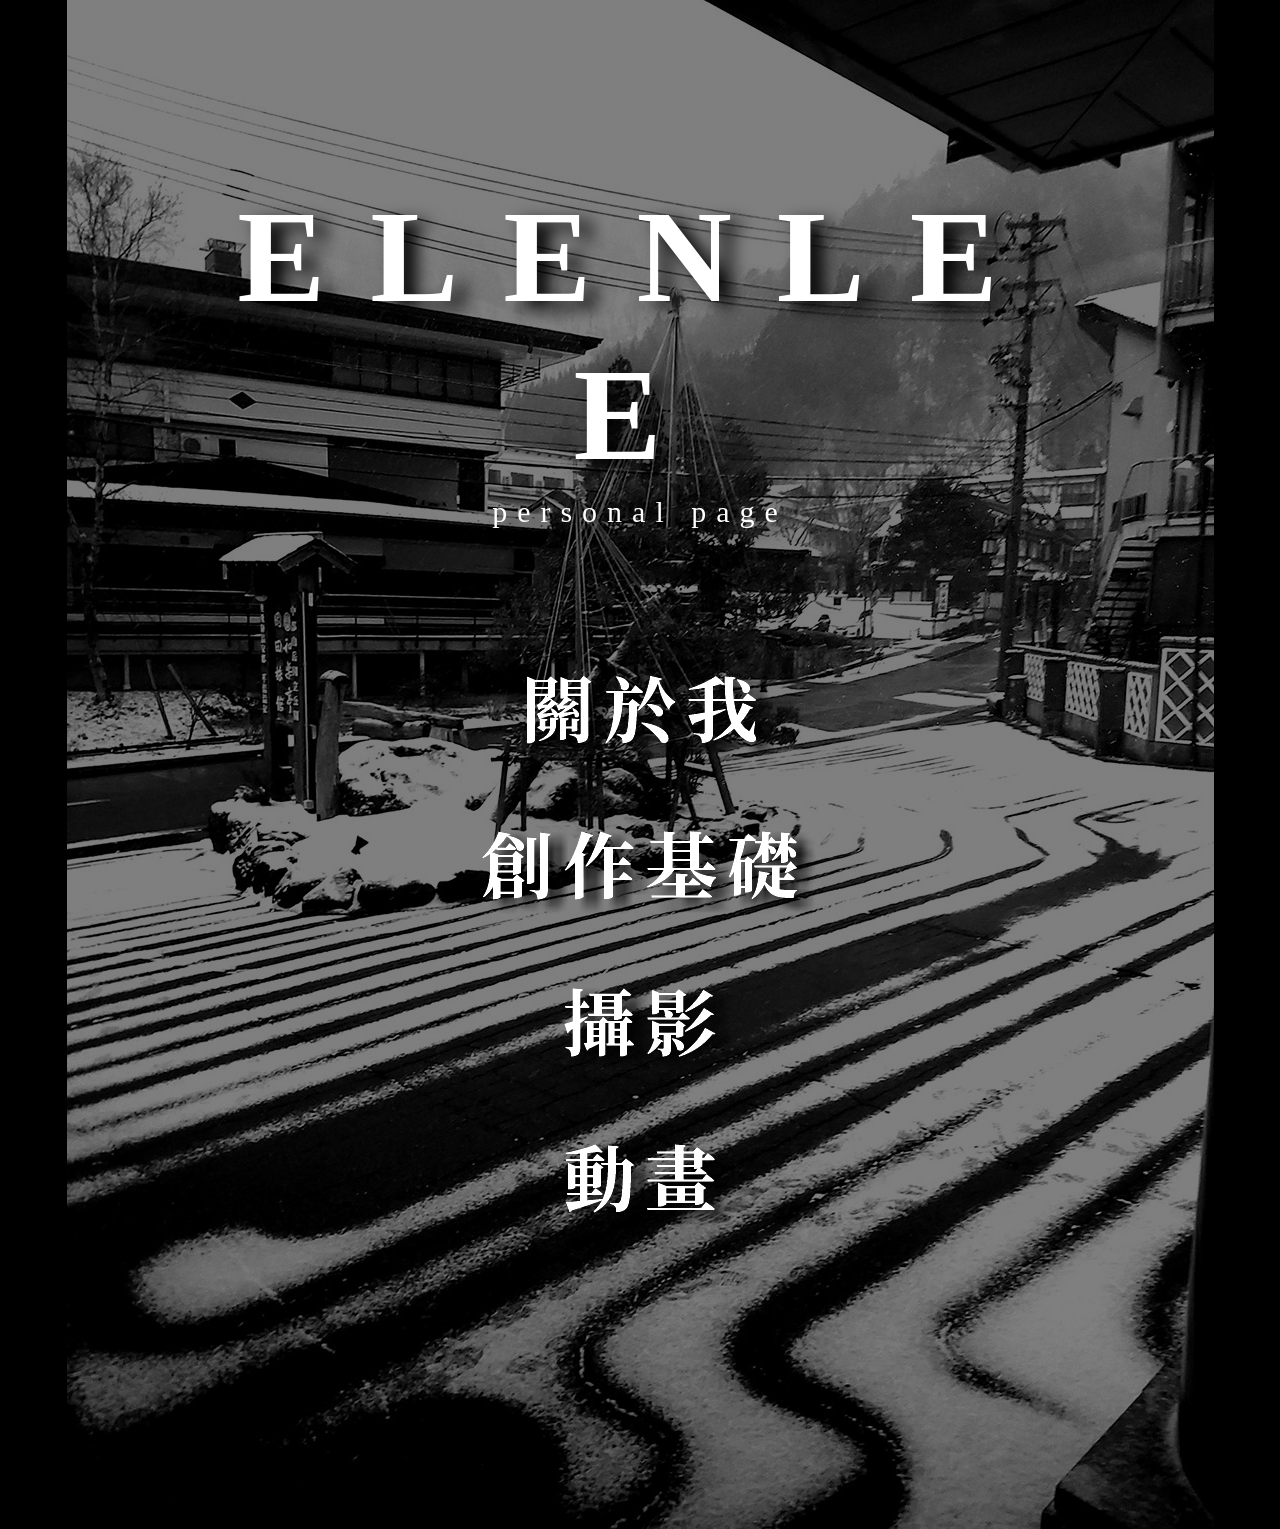
==== index.html @ 3c997789 "summary" ====
<!DOCTYPE html>
<html class="nojs html css_verticalspacer" lang="zh-TW">
 <head>

  <meta http-equiv="Content-type" content="text/html;charset=UTF-8"/>
  <meta name="generator" content="2018.0.0.379"/>
  <meta name="viewport" content="width=device-width, initial-scale=1.0"/>
  
  <script type="text/javascript">
   // Update the 'nojs'/'js' class on the html node
document.documentElement.className = document.documentElement.className.replace(/\bnojs\b/g, 'js');

// Check that all required assets are uploaded and up-to-date
if(typeof Muse == "undefined") window.Muse = {}; window.Muse.assets = {"required":["museutils.js", "museconfig.js", "jquery.watch.js", "require.js", "index.css"], "outOfDate":[]};
</script>
  
  <title>首頁</title>
  <!-- CSS -->
  <link rel="stylesheet" type="text/css" href="css/site_global.css?crc=277311116"/>
  <link rel="stylesheet" type="text/css" href="css/index.css?crc=4124293118" id="pagesheet"/>
   </head>
 <body>

  <div class="clearfix borderbox" id="page"><!-- column -->
   <div class="position_content" id="page_position_content">
    <div class="clearfix colelem" id="u197"><!-- group -->
     <div class="clip_frame grpelem" id="u141"><!-- image -->
      <img class="block" id="u141_img" src="images/20200205_074116.jpg?crc=4294471494" alt="" data-heightwidthratio="1.3330427201394943" data-image-width="1147" data-image-height="1529"/>
     </div>
     <div class="grpelem" id="u237"><!-- simple frame --></div>
     <div class="clearfix grpelem" id="u398-7" data-muse-temp-textContainer-sizePolicy="true" data-muse-temp-textContainer-pinning="true"><!-- content -->
      <p id="u398">&nbsp;</p>
      <p id="u398-3">ELENLEE</p>
      <p id="u398-5">personal page</p>
     </div>
     <a class="nonblock nontext grpelem" id="u402-4" href="%e9%97%9c%e6%96%bc%e6%88%91.html"><!-- rasterized frame --><img id="u402-4_img" alt="關於我" src="images/u402-4.png?crc=422642488" data-image-width="274"/></a>
     <a class="nonblock nontext grpelem" id="u405-4" href="%e5%89%b5%e4%bd%9c%e5%9f%ba%e7%a4%8e.html"><!-- rasterized frame --><img id="u405-4_img" alt="創作基礎" src="images/u405-4.png?crc=4053566345" data-image-width="426"/></a>
     <a class="nonblock nontext grpelem" id="u408-4" href="%e6%94%9d%e5%bd%b1.html"><!-- rasterized frame --><img id="u408-4_img" alt="攝影" src="images/u408-4.png?crc=73445267" data-image-width="426"/></a>
     <a class="nonblock nontext grpelem" id="u1421-4" href="%e5%8b%95%e7%95%ab.html"><!-- rasterized frame --><img id="u1421-4_img" alt="動畫" src="images/u1421-4.png?crc=306024053" data-image-width="426"/></a>
    </div>
    <div class="verticalspacer" data-offset-top="1529" data-content-above-spacer="1529" data-content-below-spacer="0" data-sizePolicy="fixed" data-pintopage="page_fixedLeft"></div>
   </div>
  </div>
  <!-- Other scripts -->
  <script type="text/javascript">
   // Decide weather to suppress missing file error or not based on preference setting
var suppressMissingFileError = false
</script>
  <script type="text/javascript">
   window.Muse.assets.check=function(d){if(!window.Muse.assets.checked){window.Muse.assets.checked=!0;var b={},c=function(a,b){if(window.getComputedStyle){var c=window.getComputedStyle(a,null);return c&&c.getPropertyValue(b)||c&&c[b]||""}if(document.documentElement.currentStyle)return(c=a.currentStyle)&&c[b]||a.style&&a.style[b]||"";return""},a=function(a){if(a.match(/^rgb/))return a=a.replace(/\s+/g,"").match(/([\d\,]+)/gi)[0].split(","),(parseInt(a[0])<<16)+(parseInt(a[1])<<8)+parseInt(a[2]);if(a.match(/^\#/))return parseInt(a.substr(1),
16);return 0},g=function(g){for(var f=document.getElementsByTagName("link"),h=0;h<f.length;h++)if("text/css"==f[h].type){var i=(f[h].href||"").match(/\/?css\/([\w\-]+\.css)\?crc=(\d+)/);if(!i||!i[1]||!i[2])break;b[i[1]]=i[2]}f=document.createElement("div");f.className="version";f.style.cssText="display:none; width:1px; height:1px;";document.getElementsByTagName("body")[0].appendChild(f);for(h=0;h<Muse.assets.required.length;){var i=Muse.assets.required[h],l=i.match(/([\w\-\.]+)\.(\w+)$/),k=l&&l[1]?
l[1]:null,l=l&&l[2]?l[2]:null;switch(l.toLowerCase()){case "css":k=k.replace(/\W/gi,"_").replace(/^([^a-z])/gi,"_$1");f.className+=" "+k;k=a(c(f,"color"));l=a(c(f,"backgroundColor"));k!=0||l!=0?(Muse.assets.required.splice(h,1),"undefined"!=typeof b[i]&&(k!=b[i]>>>24||l!=(b[i]&16777215))&&Muse.assets.outOfDate.push(i)):h++;f.className="version";break;case "js":h++;break;default:throw Error("Unsupported file type: "+l);}}d?d().jquery!="1.8.3"&&Muse.assets.outOfDate.push("jquery-1.8.3.min.js"):Muse.assets.required.push("jquery-1.8.3.min.js");
f.parentNode.removeChild(f);if(Muse.assets.outOfDate.length||Muse.assets.required.length)f="伺服器上的某些檔案可能遺失或不正確。請清除瀏覽器快取後再試一次。若問題持續發生，請聯絡網站作者。",g&&Muse.assets.outOfDate.length&&(f+="\nOut of date: "+Muse.assets.outOfDate.join(",")),g&&Muse.assets.required.length&&(f+="\nMissing: "+Muse.assets.required.join(",")),suppressMissingFileError?(f+="\nUse SuppressMissingFileError key in AppPrefs.xml to show missing file error pop up.",console.log(f)):alert(f)};location&&location.search&&location.search.match&&location.search.match(/muse_debug/gi)?
setTimeout(function(){g(!0)},5E3):g()}};
var muse_init=function(){require.config({baseUrl:""});require(["jquery","museutils","whatinput","jquery.watch"],function(d){var $ = d;$(document).ready(function(){try{
window.Muse.assets.check($);/* body */
Muse.Utils.transformMarkupToFixBrowserProblemsPreInit();/* body */
Muse.Utils.prepHyperlinks(true);/* body */
Muse.Utils.makeButtonsVisibleAfterSettingMinWidth();/* body */
Muse.Utils.fullPage('#page');/* 100% height page */
Muse.Utils.showWidgetsWhenReady();/* body */
Muse.Utils.transformMarkupToFixBrowserProblems();/* body */
}catch(b){if(b&&"function"==typeof b.notify?b.notify():Muse.Assert.fail("Error calling selector function: "+b),false)throw b;}})})};

</script>
  <!-- RequireJS script -->
  <script src="scripts/require.js?crc=4157109226" type="text/javascript" async data-main="scripts/museconfig.js?crc=380897831" onload="if (requirejs) requirejs.onError = function(requireType, requireModule) { if (requireType && requireType.toString && requireType.toString().indexOf && 0 <= requireType.toString().indexOf('#scripterror')) window.Muse.assets.check(); }" onerror="window.Muse.assets.check();"></script>
   </body>
</html>
---- css/site_global.css ----
html{min-height:100%;min-width:100%;-ms-text-size-adjust:none;}body,div,dl,dt,dd,ul,ol,li,nav,h1,h2,h3,h4,h5,h6,pre,code,form,fieldset,legend,input,button,textarea,p,blockquote,th,td,a{margin:0px;padding:0px;border-width:0px;border-style:solid;border-color:transparent;-webkit-transform-origin:left top;-ms-transform-origin:left top;-o-transform-origin:left top;transform-origin:left top;background-repeat:no-repeat;}button.submit-btn{-moz-box-sizing:content-box;-webkit-box-sizing:content-box;box-sizing:content-box;}.transition{-webkit-transition-property:background-image,background-position,background-color,border-color,border-radius,color,font-size,font-style,font-weight,letter-spacing,line-height,text-align,box-shadow,text-shadow,opacity;transition-property:background-image,background-position,background-color,border-color,border-radius,color,font-size,font-style,font-weight,letter-spacing,line-height,text-align,box-shadow,text-shadow,opacity;}.transition *{-webkit-transition:inherit;transition:inherit;}table{border-collapse:collapse;border-spacing:0px;}fieldset,img{border:0px;border-style:solid;-webkit-transform-origin:left top;-ms-transform-origin:left top;-o-transform-origin:left top;transform-origin:left top;}address,caption,cite,code,dfn,em,strong,th,var,optgroup{font-style:inherit;font-weight:inherit;}del,ins{text-decoration:none;}li{list-style:none;}caption,th{text-align:left;}h1,h2,h3,h4,h5,h6{font-size:100%;font-weight:inherit;}input,button,textarea,select,optgroup,option{font-family:inherit;font-size:inherit;font-style:inherit;font-weight:inherit;}.form-grp input,.form-grp textarea{-webkit-appearance:none;-webkit-border-radius:0;}body{font-family:Arial, Helvetica Neue, Helvetica, sans-serif;text-align:left;font-size:14px;line-height:17px;word-wrap:break-word;text-rendering:optimizeLegibility;-moz-font-feature-settings:'liga';-ms-font-feature-settings:'liga';-webkit-font-feature-settings:'liga';font-feature-settings:'liga';}a{color:inherit;text-decoration:inherit;}a:link{color:#FFFFFF;text-decoration:inherit;}a:visited{color:#800080;text-decoration:inherit;}a:hover{color:#0000FF;text-decoration:inherit;}a:active{color:#EE0000;text-decoration:inherit;}a.nontext{color:black;text-decoration:none;font-style:normal;font-weight:normal;}.normal_text{color:#000000;direction:ltr;font-family:Arial, Helvetica Neue, Helvetica, sans-serif;font-size:14px;font-style:normal;font-weight:normal;letter-spacing:0px;line-height:17px;text-align:left;text-decoration:none;text-indent:0px;text-transform:none;vertical-align:0px;padding:0px;}.list0 li:before{position:absolute;right:100%;letter-spacing:0px;text-decoration:none;font-weight:normal;font-style:normal;}.rtl-list li:before{right:auto;left:100%;}.nls-None > li:before,.nls-None .list3 > li:before,.nls-None .list6 > li:before{margin-right:6px;content:'•';}.nls-None .list1 > li:before,.nls-None .list4 > li:before,.nls-None .list7 > li:before{margin-right:6px;content:'○';}.nls-None,.nls-None .list1,.nls-None .list2,.nls-None .list3,.nls-None .list4,.nls-None .list5,.nls-None .list6,.nls-None .list7,.nls-None .list8{padding-left:34px;}.nls-None.rtl-list,.nls-None .list1.rtl-list,.nls-None .list2.rtl-list,.nls-None .list3.rtl-list,.nls-None .list4.rtl-list,.nls-None .list5.rtl-list,.nls-None .list6.rtl-list,.nls-None .list7.rtl-list,.nls-None .list8.rtl-list{padding-left:0px;padding-right:34px;}.nls-None .list2 > li:before,.nls-None .list5 > li:before,.nls-None .list8 > li:before{margin-right:6px;content:'-';}.nls-None.rtl-list > li:before,.nls-None .list1.rtl-list > li:before,.nls-None .list2.rtl-list > li:before,.nls-None .list3.rtl-list > li:before,.nls-None .list4.rtl-list > li:before,.nls-None .list5.rtl-list > li:before,.nls-None .list6.rtl-list > li:before,.nls-None .list7.rtl-list > li:before,.nls-None .list8.rtl-list > li:before{margin-right:0px;margin-left:6px;}.TabbedPanelsTab{white-space:nowrap;}.MenuBar .MenuBarView,.MenuBar .SubMenuView{display:block;list-style:none;}.MenuBar .SubMenu{display:none;position:absolute;}.NoWrap{white-space:nowrap;word-wrap:normal;}.rootelem{margin-left:auto;margin-right:auto;}.colelem{display:inline;float:left;clear:both;}.clearfix:after{content:"\0020";visibility:hidden;display:block;height:0px;clear:both;}*:first-child+html .clearfix{zoom:1;}.clip_frame{overflow:hidden;}.popup_anchor{position:relative;width:0px;height:0px;}.allow_click_through *{pointer-events:auto;}.popup_element{z-index:100000;}.svg{display:block;vertical-align:top;}span.wrap{content:'';clear:left;display:block;}span.actAsInlineDiv{display:inline-block;}.position_content,.excludeFromNormalFlow{float:left;}.preload_images{position:absolute;overflow:hidden;left:-9999px;top:-9999px;height:1px;width:1px;}.preload{height:1px;width:1px;}.animateStates{-webkit-transition:0.3s ease-in-out;-moz-transition:0.3s ease-in-out;-o-transition:0.3s ease-in-out;transition:0.3s ease-in-out;}[data-whatinput="mouse"] *:focus,[data-whatinput="touch"] *:focus,input:focus,textarea:focus{outline:none;}textarea{resize:none;overflow:auto;}.allow_click_through,.fld-prompt{pointer-events:none;}.wrapped-input{position:absolute;top:0px;left:0px;background:transparent;border:none;}.submit-btn{z-index:50000;cursor:pointer;}.anchor_item{width:22px;height:18px;}.MenuBar .SubMenuVisible,.MenuBarVertical .SubMenuVisible,.MenuBar .SubMenu .SubMenuVisible,.popup_element.Active,span.actAsPara,.actAsDiv,a.nonblock.nontext,img.block{display:block;}.widget_invisible,.js .invi,.js .mse_pre_init{visibility:hidden;}.ose_ei{visibility:hidden;z-index:0;}.no_vert_scroll{overflow-y:hidden;}.always_vert_scroll{overflow-y:scroll;}.always_horz_scroll{overflow-x:scroll;}.fullscreen{overflow:hidden;left:0px;top:0px;position:fixed;height:100%;width:100%;-moz-box-sizing:border-box;-webkit-box-sizing:border-box;-ms-box-sizing:border-box;box-sizing:border-box;}.fullwidth{position:absolute;}.borderbox{-moz-box-sizing:border-box;-webkit-box-sizing:border-box;-ms-box-sizing:border-box;box-sizing:border-box;}.scroll_wrapper{position:absolute;overflow:auto;left:0px;right:0px;top:0px;bottom:0px;padding-top:0px;padding-bottom:0px;margin-top:0px;margin-bottom:0px;}.browser_width > *{position:absolute;left:0px;right:0px;}.grpelem,.accordion_wrapper{display:inline;float:left;}.fld-checkbox input[type=checkbox],.fld-radiobutton input[type=radio]{position:absolute;overflow:hidden;clip:rect(0px, 0px, 0px, 0px);height:1px;width:1px;margin:-1px;padding:0px;border:0px;}.fld-checkbox input[type=checkbox] + label,.fld-radiobutton input[type=radio] + label{display:inline-block;background-repeat:no-repeat;cursor:pointer;float:left;width:100%;height:100%;}.pointer_cursor,.fld-recaptcha-mode,.fld-recaptcha-refresh,.fld-recaptcha-help{cursor:pointer;}p,h1,h2,h3,h4,h5,h6,ol,ul,span.actAsPara{max-height:1000000px;}.superscript{vertical-align:super;font-size:66%;line-height:0px;}.subscript{vertical-align:sub;font-size:66%;line-height:0px;}.horizontalSlideShow{-ms-touch-action:pan-y;touch-action:pan-y;}.verticalSlideShow{-ms-touch-action:pan-x;touch-action:pan-x;}.colelem100,.verticalspacer{clear:both;}.list0 li,.MenuBar .MenuItemContainer,.SlideShowContentPanel .fullscreen img,.css_verticalspacer .verticalspacer{position:relative;}.popup_element.Inactive,.js .disn,.js .an_invi,.hidden,.breakpoint{display:none;}#muse_css_mq{position:absolute;display:none;background-color:#FFFFFE;}.fluid_height_spacer{width:0.01px;}.muse_check_css{display:none;position:fixed;}@media screen and (-webkit-min-device-pixel-ratio:0){body{text-rendering:auto;}}
---- css/index.css ----
.version.index{color:#0000F5;background-color:#D3B7FE;}#page{z-index:1;min-height:500px;background-image:none;border-width:0px;border-color:#000000;background-color:#000000;width:100%;max-width:960px;margin-left:auto;margin-right:auto;}#u197{z-index:2;background-color:#000000;position:relative;width:198.44%;left:-50.11%;}#u141{z-index:3;background-color:#000000;position:relative;margin-right:-10000px;width:60.21%;left:20.37%;}#page_position_content,#u141_img{width:100%;}#u237{z-index:5;height:1529px;background-color:#000000;opacity:0.5;-ms-filter:"progid:DXImageTransform.Microsoft.Alpha(Opacity=50)";filter:alpha(opacity=50);position:relative;margin-right:-10000px;width:60.21%;left:20.37%;}#u398-7{z-index:6;min-height:421px;text-shadow:12px 7px 17px #000000;box-shadow:none;background-color:transparent;font-family:Palatino, Palatino Linotype, Georgia, Times, Times New Roman, serif;position:relative;margin-right:-10000px;margin-top:20px;width:48.3%;left:26.3%;}#u398{font-size:132px;line-height:158px;letter-spacing:53px;}#u398-3{font-size:132px;text-align:center;line-height:158px;letter-spacing:45px;color:#FFFFFF;font-weight:bold;}#u398-5{font-size:30px;text-align:center;line-height:36px;letter-spacing:10px;color:#FFFFFF;font-weight:normal;}#u402-4{z-index:13;position:relative;margin-right:-10000px;margin-top:663px;width:14.39%;left:43.57%;}#u405-4{z-index:17;position:relative;margin-right:-10000px;margin-top:819px;width:22.37%;left:39.59%;}#u408-4{z-index:21;position:relative;margin-right:-10000px;margin-top:976px;width:22.37%;left:39.59%;}#u1421-4{z-index:25;position:relative;margin-right:-10000px;margin-top:1132px;width:22.37%;left:39.59%;}#u402-4_img,#u405-4_img,#u408-4_img,#u1421-4_img{display:block;vertical-align:top;width:100%;}.css_verticalspacer .verticalspacer{height:calc(100vh - 1529px);}#muse_css_mq,.html{background-color:#FFFFFF;}body{position:relative;min-width:320px;}
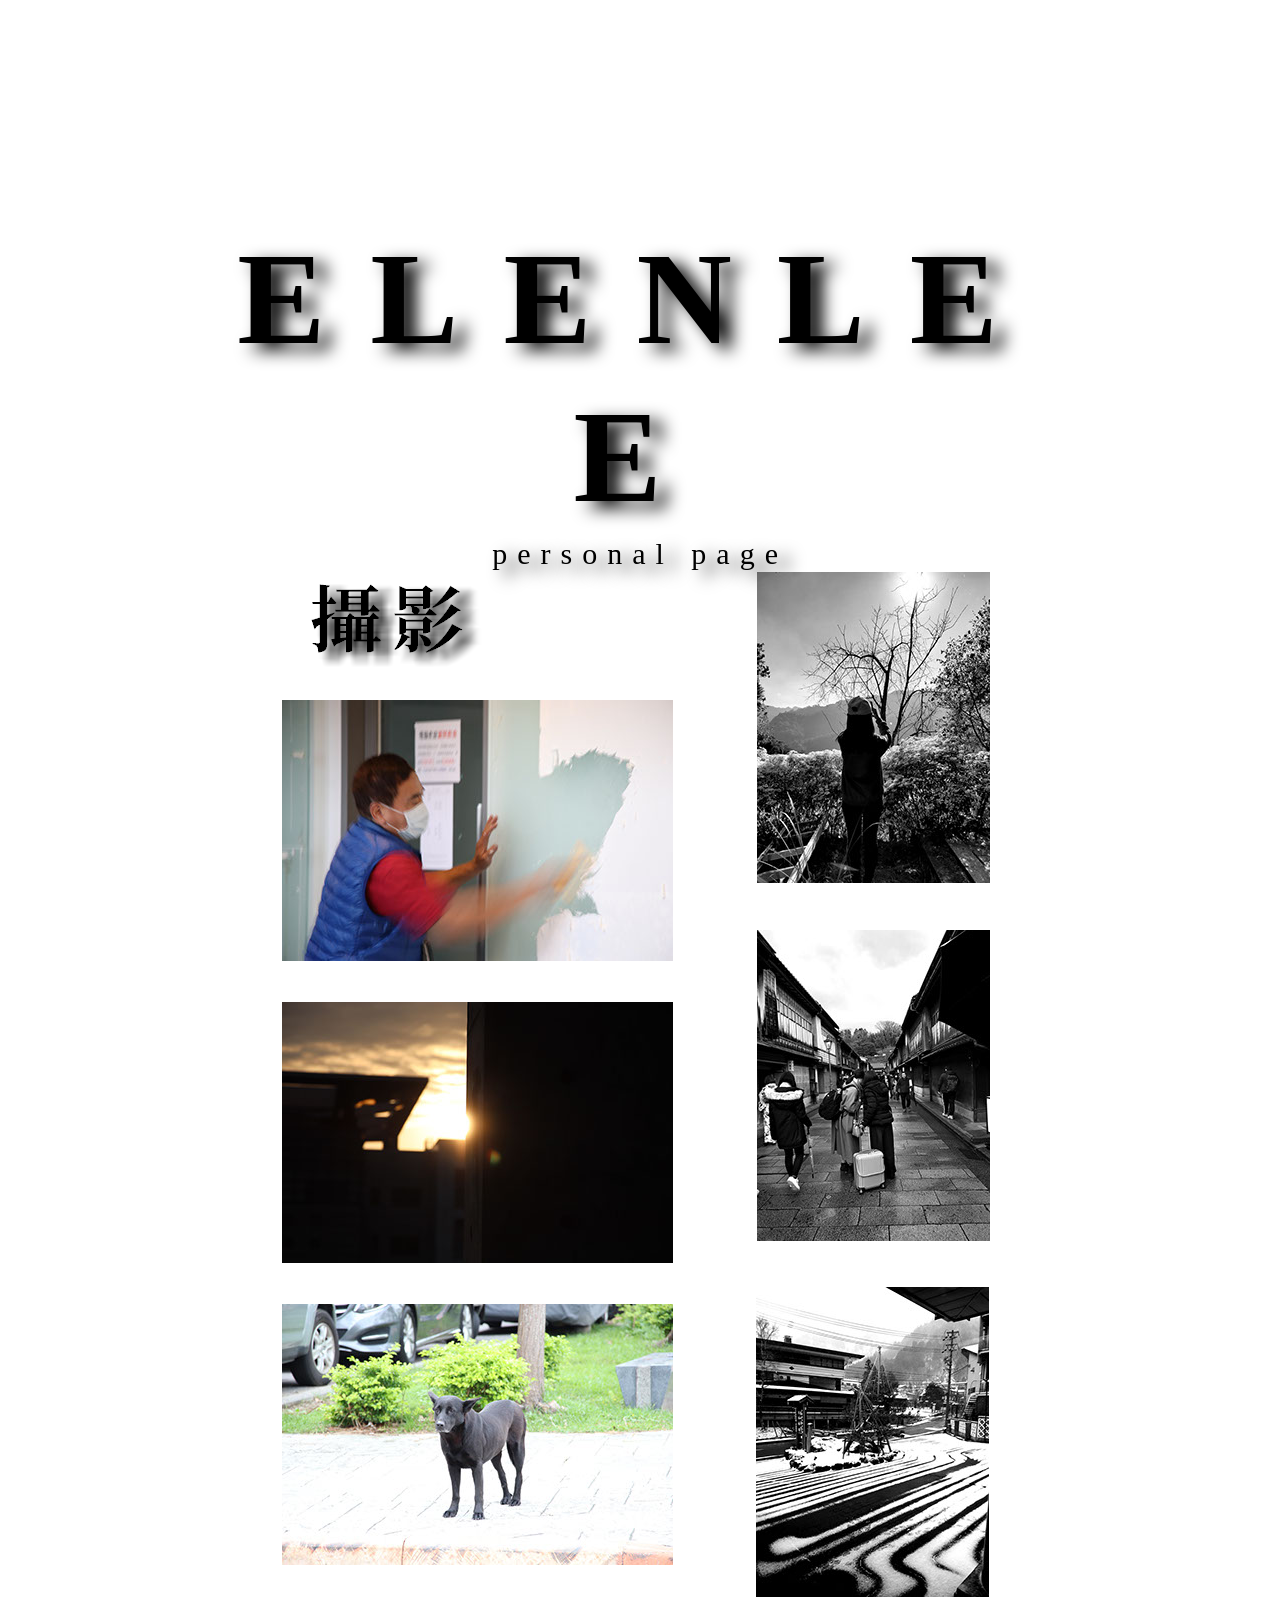
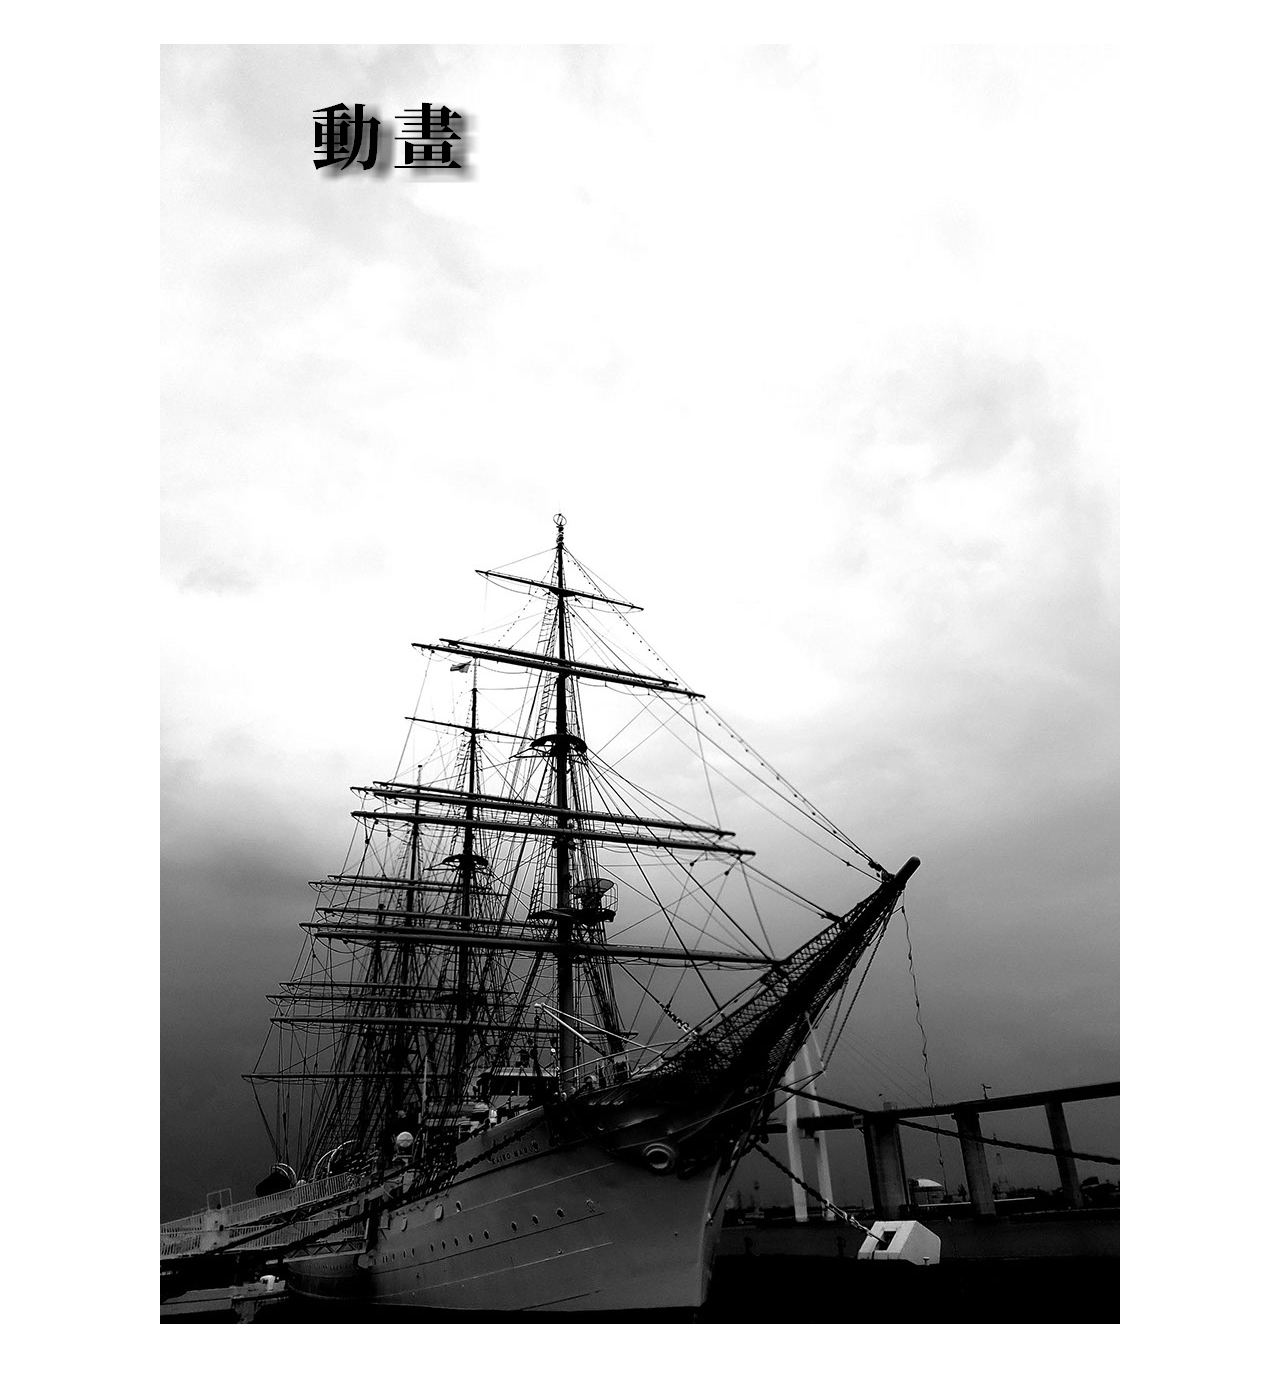
==== commit c04920c8: "summary" ====
--- a/index.html
+++ b/index.html
@@ -16,30 +16,59 @@
   
   <title>首頁</title>
   <!-- CSS -->
-  <link rel="stylesheet" type="text/css" href="css/site_global.css?crc=277311116"/>
-  <link rel="stylesheet" type="text/css" href="css/index.css?crc=4124293118" id="pagesheet"/>
-   </head>
+  <link rel="stylesheet" type="text/css" href="css/site_global.css?crc=444006867"/>
+  <link rel="stylesheet" type="text/css" href="css/index.css?crc=192309347" id="pagesheet"/>
+    <!--HTML Widget code-->
+  <style type="text/css">#u175.size_fluid_width_height iframe { position:absolute; left:0; top:0; }</style>
+ </head>
  <body>
 
   <div class="clearfix borderbox" id="page"><!-- column -->
-   <div class="position_content" id="page_position_content">
-    <div class="clearfix colelem" id="u197"><!-- group -->
-     <div class="clip_frame grpelem" id="u141"><!-- image -->
-      <img class="block" id="u141_img" src="images/20200205_074116.jpg?crc=4294471494" alt="" data-heightwidthratio="1.3330427201394943" data-image-width="1147" data-image-height="1529"/>
+   <div class="clearfix colelem" id="u104-7" data-muse-temp-textContainer-sizePolicy="true" data-muse-temp-textContainer-pinning="true"><!-- content -->
+    <p id="u104">&nbsp;</p>
+    <p id="u104-3">ELENLEE</p>
+    <p id="u104-5">personal page</p>
+   </div>
+   <div class="clearfix colelem" id="ppu108-4"><!-- group -->
+    <div class="clearfix grpelem" id="pu108-4"><!-- column -->
+     <img class="colelem" id="u108-4" alt="攝影" src="images/u108-4.png?crc=4217206810" data-image-width="426"/><!-- rasterized frame -->
+     <div class="clip_frame colelem" id="u165"><!-- image -->
+      <img class="block" id="u165_img" src="images/img_0320.jpg?crc=3832568323" alt="" data-heightwidthratio="0.6675191815856778" data-image-width="391" data-image-height="261"/>
      </div>
-     <div class="grpelem" id="u237"><!-- simple frame --></div>
-     <div class="clearfix grpelem" id="u398-7" data-muse-temp-textContainer-sizePolicy="true" data-muse-temp-textContainer-pinning="true"><!-- content -->
-      <p id="u398">&nbsp;</p>
-      <p id="u398-3">ELENLEE</p>
-      <p id="u398-5">personal page</p>
+     <div class="clip_frame colelem" id="u155"><!-- image -->
+      <img class="block" id="u155_img" src="images/img_0184.jpg?crc=325156909" alt="" data-heightwidthratio="0.6675191815856778" data-image-width="391" data-image-height="261"/>
      </div>
-     <a class="nonblock nontext grpelem" id="u402-4" href="%e9%97%9c%e6%96%bc%e6%88%91.html"><!-- rasterized frame --><img id="u402-4_img" alt="關於我" src="images/u402-4.png?crc=422642488" data-image-width="274"/></a>
-     <a class="nonblock nontext grpelem" id="u405-4" href="%e5%89%b5%e4%bd%9c%e5%9f%ba%e7%a4%8e.html"><!-- rasterized frame --><img id="u405-4_img" alt="創作基礎" src="images/u405-4.png?crc=4053566345" data-image-width="426"/></a>
-     <a class="nonblock nontext grpelem" id="u408-4" href="%e6%94%9d%e5%bd%b1.html"><!-- rasterized frame --><img id="u408-4_img" alt="攝影" src="images/u408-4.png?crc=73445267" data-image-width="426"/></a>
-     <a class="nonblock nontext grpelem" id="u1421-4" href="%e5%8b%95%e7%95%ab.html"><!-- rasterized frame --><img id="u1421-4_img" alt="動畫" src="images/u1421-4.png?crc=306024053" data-image-width="426"/></a>
     </div>
-    <div class="verticalspacer" data-offset-top="1529" data-content-above-spacer="1529" data-content-below-spacer="0" data-sizePolicy="fixed" data-pintopage="page_fixedLeft"></div>
+    <div class="clearfix grpelem" id="pu115"><!-- column -->
+     <div class="clip_frame colelem" id="u115"><!-- image -->
+      <img class="block" id="u115_img" src="images/20191130_142337.jpg?crc=4261100993" alt="" data-heightwidthratio="1.3347639484978542" data-image-width="233" data-image-height="311"/>
+     </div>
+     <div class="clip_frame colelem" id="u123"><!-- image -->
+      <img class="block" id="u123_img" src="images/20200203_155728.jpg?crc=25479823" alt="" data-heightwidthratio="1.3347639484978542" data-image-width="233" data-image-height="311"/>
+     </div>
+    </div>
    </div>
+   <div class="clearfix colelem" id="pu145"><!-- group -->
+    <div class="clip_frame grpelem" id="u145"><!-- image -->
+     <img class="block" id="u145_img" src="images/img_0083.jpg?crc=3785191075" alt="" data-heightwidthratio="0.6675191815856778" data-image-width="391" data-image-height="261"/>
+    </div>
+    <div class="clip_frame grpelem" id="u130"><!-- image -->
+     <img class="block" id="u130_img" src="images/20200205_074116.jpg?crc=3947095513" alt="" data-heightwidthratio="1.3304721030042919" data-image-width="233" data-image-height="310"/>
+    </div>
+   </div>
+   <div class="clearfix colelem" id="pu94"><!-- group -->
+    <div class="clip_frame grpelem" id="u94"><!-- image -->
+     <img class="block" id="u94_img" src="images/20200203_111911.jpg?crc=9563113" alt="" data-heightwidthratio="1.3333333333333333" data-image-width="960" data-image-height="1280"/>
+    </div>
+    <img class="grpelem" id="u112-4" alt="動畫" src="images/u112-4.png?crc=216213895" data-image-width="426"/><!-- rasterized frame -->
+    <div class="size_fluid_width_height grpelem" id="u175" data-pintopage="page_fluidx" data-sizePolicy="fluidWidthHeight"><!-- custom html -->
+     <div class="fluid_height_spacer"></div>
+     
+<iframe class="actAsDiv" style="width:100%;height:100%;" src="//www.youtube.com/embed/PBmsBLii6go?autoplay=0&loop=0&showinfo=0&theme=dark&color=red&controls=1&modestbranding=0&start=0&fs=1&iv_load_policy=1&wmode=transparent&rel=1" frameborder="0" allowfullscreen></iframe>
+
+    </div>
+   </div>
+   <div class="verticalspacer" data-offset-top="2835" data-content-above-spacer="2835" data-content-below-spacer="61" data-sizePolicy="fixed" data-pintopage="page_fixedLeft"></div>
   </div>
   <!-- Other scripts -->
   <script type="text/javascript">
--- a/css/site_global.css
+++ b/css/site_global.css
@@ -1 +1 @@
-html{min-height:100%;min-width:100%;-ms-text-size-adjust:none;}body,div,dl,dt,dd,ul,ol,li,nav,h1,h2,h3,h4,h5,h6,pre,code,form,fieldset,legend,input,button,textarea,p,blockquote,th,td,a{margin:0px;padding:0px;border-width:0px;border-style:solid;border-color:transparent;-webkit-transform-origin:left top;-ms-transform-origin:left top;-o-transform-origin:left top;transform-origin:left top;background-repeat:no-repeat;}button.submit-btn{-moz-box-sizing:content-box;-webkit-box-sizing:content-box;box-sizing:content-box;}.transition{-webkit-transition-property:background-image,background-position,background-color,border-color,border-radius,color,font-size,font-style,font-weight,letter-spacing,line-height,text-align,box-shadow,text-shadow,opacity;transition-property:background-image,background-position,background-color,border-color,border-radius,color,font-size,font-style,font-weight,letter-spacing,line-height,text-align,box-shadow,text-shadow,opacity;}.transition *{-webkit-transition:inherit;transition:inherit;}table{border-collapse:collapse;border-spacing:0px;}fieldset,img{border:0px;border-style:solid;-webkit-transform-origin:left top;-ms-transform-origin:left top;-o-transform-origin:left top;transform-origin:left top;}address,caption,cite,code,dfn,em,strong,th,var,optgroup{font-style:inherit;font-weight:inherit;}del,ins{text-decoration:none;}li{list-style:none;}caption,th{text-align:left;}h1,h2,h3,h4,h5,h6{font-size:100%;font-weight:inherit;}input,button,textarea,select,optgroup,option{font-family:inherit;font-size:inherit;font-style:inherit;font-weight:inherit;}.form-grp input,.form-grp textarea{-webkit-appearance:none;-webkit-border-radius:0;}body{font-family:Arial, Helvetica Neue, Helvetica, sans-serif;text-align:left;font-size:14px;line-height:17px;word-wrap:break-word;text-rendering:optimizeLegibility;-moz-font-feature-settings:'liga';-ms-font-feature-settings:'liga';-webkit-font-feature-settings:'liga';font-feature-settings:'liga';}a{color:inherit;text-decoration:inherit;}a:link{color:#FFFFFF;text-decoration:inherit;}a:visited{color:#800080;text-decoration:inherit;}a:hover{color:#0000FF;text-decoration:inherit;}a:active{color:#EE0000;text-decoration:inherit;}a.nontext{color:black;text-decoration:none;font-style:normal;font-weight:normal;}.normal_text{color:#000000;direction:ltr;font-family:Arial, Helvetica Neue, Helvetica, sans-serif;font-size:14px;font-style:normal;font-weight:normal;letter-spacing:0px;line-height:17px;text-align:left;text-decoration:none;text-indent:0px;text-transform:none;vertical-align:0px;padding:0px;}.list0 li:before{position:absolute;right:100%;letter-spacing:0px;text-decoration:none;font-weight:normal;font-style:normal;}.rtl-list li:before{right:auto;left:100%;}.nls-None > li:before,.nls-None .list3 > li:before,.nls-None .list6 > li:before{margin-right:6px;content:'•';}.nls-None .list1 > li:before,.nls-None .list4 > li:before,.nls-None .list7 > li:before{margin-right:6px;content:'○';}.nls-None,.nls-None .list1,.nls-None .list2,.nls-None .list3,.nls-None .list4,.nls-None .list5,.nls-None .list6,.nls-None .list7,.nls-None .list8{padding-left:34px;}.nls-None.rtl-list,.nls-None .list1.rtl-list,.nls-None .list2.rtl-list,.nls-None .list3.rtl-list,.nls-None .list4.rtl-list,.nls-None .list5.rtl-list,.nls-None .list6.rtl-list,.nls-None .list7.rtl-list,.nls-None .list8.rtl-list{padding-left:0px;padding-right:34px;}.nls-None .list2 > li:before,.nls-None .list5 > li:before,.nls-None .list8 > li:before{margin-right:6px;content:'-';}.nls-None.rtl-list > li:before,.nls-None .list1.rtl-list > li:before,.nls-None .list2.rtl-list > li:before,.nls-None .list3.rtl-list > li:before,.nls-None .list4.rtl-list > li:before,.nls-None .list5.rtl-list > li:before,.nls-None .list6.rtl-list > li:before,.nls-None .list7.rtl-list > li:before,.nls-None .list8.rtl-list > li:before{margin-right:0px;margin-left:6px;}.TabbedPanelsTab{white-space:nowrap;}.MenuBar .MenuBarView,.MenuBar .SubMenuView{display:block;list-style:none;}.MenuBar .SubMenu{display:none;position:absolute;}.NoWrap{white-space:nowrap;word-wrap:normal;}.rootelem{margin-left:auto;margin-right:auto;}.colelem{display:inline;float:left;clear:both;}.clearfix:after{content:"\0020";visibility:hidden;display:block;height:0px;clear:both;}*:first-child+html .clearfix{zoom:1;}.clip_frame{overflow:hidden;}.popup_anchor{position:relative;width:0px;height:0px;}.allow_click_through *{pointer-events:auto;}.popup_element{z-index:100000;}.svg{display:block;vertical-align:top;}span.wrap{content:'';clear:left;display:block;}span.actAsInlineDiv{display:inline-block;}.position_content,.excludeFromNormalFlow{float:left;}.preload_images{position:absolute;overflow:hidden;left:-9999px;top:-9999px;height:1px;width:1px;}.preload{height:1px;width:1px;}.animateStates{-webkit-transition:0.3s ease-in-out;-moz-transition:0.3s ease-in-out;-o-transition:0.3s ease-in-out;transition:0.3s ease-in-out;}[data-whatinput="mouse"] *:focus,[data-whatinput="touch"] *:focus,input:focus,textarea:focus{outline:none;}textarea{resize:none;overflow:auto;}.allow_click_through,.fld-prompt{pointer-events:none;}.wrapped-input{position:absolute;top:0px;left:0px;background:transparent;border:none;}.submit-btn{z-index:50000;cursor:pointer;}.anchor_item{width:22px;height:18px;}.MenuBar .SubMenuVisible,.MenuBarVertical .SubMenuVisible,.MenuBar .SubMenu .SubMenuVisible,.popup_element.Active,span.actAsPara,.actAsDiv,a.nonblock.nontext,img.block{display:block;}.widget_invisible,.js .invi,.js .mse_pre_init{visibility:hidden;}.ose_ei{visibility:hidden;z-index:0;}.no_vert_scroll{overflow-y:hidden;}.always_vert_scroll{overflow-y:scroll;}.always_horz_scroll{overflow-x:scroll;}.fullscreen{overflow:hidden;left:0px;top:0px;position:fixed;height:100%;width:100%;-moz-box-sizing:border-box;-webkit-box-sizing:border-box;-ms-box-sizing:border-box;box-sizing:border-box;}.fullwidth{position:absolute;}.borderbox{-moz-box-sizing:border-box;-webkit-box-sizing:border-box;-ms-box-sizing:border-box;box-sizing:border-box;}.scroll_wrapper{position:absolute;overflow:auto;left:0px;right:0px;top:0px;bottom:0px;padding-top:0px;padding-bottom:0px;margin-top:0px;margin-bottom:0px;}.browser_width > *{position:absolute;left:0px;right:0px;}.grpelem,.accordion_wrapper{display:inline;float:left;}.fld-checkbox input[type=checkbox],.fld-radiobutton input[type=radio]{position:absolute;overflow:hidden;clip:rect(0px, 0px, 0px, 0px);height:1px;width:1px;margin:-1px;padding:0px;border:0px;}.fld-checkbox input[type=checkbox] + label,.fld-radiobutton input[type=radio] + label{display:inline-block;background-repeat:no-repeat;cursor:pointer;float:left;width:100%;height:100%;}.pointer_cursor,.fld-recaptcha-mode,.fld-recaptcha-refresh,.fld-recaptcha-help{cursor:pointer;}p,h1,h2,h3,h4,h5,h6,ol,ul,span.actAsPara{max-height:1000000px;}.superscript{vertical-align:super;font-size:66%;line-height:0px;}.subscript{vertical-align:sub;font-size:66%;line-height:0px;}.horizontalSlideShow{-ms-touch-action:pan-y;touch-action:pan-y;}.verticalSlideShow{-ms-touch-action:pan-x;touch-action:pan-x;}.colelem100,.verticalspacer{clear:both;}.list0 li,.MenuBar .MenuItemContainer,.SlideShowContentPanel .fullscreen img,.css_verticalspacer .verticalspacer{position:relative;}.popup_element.Inactive,.js .disn,.js .an_invi,.hidden,.breakpoint{display:none;}#muse_css_mq{position:absolute;display:none;background-color:#FFFFFE;}.fluid_height_spacer{width:0.01px;}.muse_check_css{display:none;position:fixed;}@media screen and (-webkit-min-device-pixel-ratio:0){body{text-rendering:auto;}}+html{min-height:100%;min-width:100%;-ms-text-size-adjust:none;}body,div,dl,dt,dd,ul,ol,li,nav,h1,h2,h3,h4,h5,h6,pre,code,form,fieldset,legend,input,button,textarea,p,blockquote,th,td,a{margin:0px;padding:0px;border-width:0px;border-style:solid;border-color:transparent;-webkit-transform-origin:left top;-ms-transform-origin:left top;-o-transform-origin:left top;transform-origin:left top;background-repeat:no-repeat;}button.submit-btn{-moz-box-sizing:content-box;-webkit-box-sizing:content-box;box-sizing:content-box;}.transition{-webkit-transition-property:background-image,background-position,background-color,border-color,border-radius,color,font-size,font-style,font-weight,letter-spacing,line-height,text-align,box-shadow,text-shadow,opacity;transition-property:background-image,background-position,background-color,border-color,border-radius,color,font-size,font-style,font-weight,letter-spacing,line-height,text-align,box-shadow,text-shadow,opacity;}.transition *{-webkit-transition:inherit;transition:inherit;}table{border-collapse:collapse;border-spacing:0px;}fieldset,img{border:0px;border-style:solid;-webkit-transform-origin:left top;-ms-transform-origin:left top;-o-transform-origin:left top;transform-origin:left top;}address,caption,cite,code,dfn,em,strong,th,var,optgroup{font-style:inherit;font-weight:inherit;}del,ins{text-decoration:none;}li{list-style:none;}caption,th{text-align:left;}h1,h2,h3,h4,h5,h6{font-size:100%;font-weight:inherit;}input,button,textarea,select,optgroup,option{font-family:inherit;font-size:inherit;font-style:inherit;font-weight:inherit;}.form-grp input,.form-grp textarea{-webkit-appearance:none;-webkit-border-radius:0;}body{font-family:Arial, Helvetica Neue, Helvetica, sans-serif;text-align:left;font-size:14px;line-height:17px;word-wrap:break-word;text-rendering:optimizeLegibility;-moz-font-feature-settings:'liga';-ms-font-feature-settings:'liga';-webkit-font-feature-settings:'liga';font-feature-settings:'liga';}a:link{color:#0000FF;text-decoration:underline;}a:visited{color:#800080;text-decoration:underline;}a:hover{color:#0000FF;text-decoration:underline;}a:active{color:#EE0000;text-decoration:underline;}a.nontext{color:black;text-decoration:none;font-style:normal;font-weight:normal;}.normal_text{color:#000000;direction:ltr;font-family:Arial, Helvetica Neue, Helvetica, sans-serif;font-size:14px;font-style:normal;font-weight:normal;letter-spacing:0px;line-height:17px;text-align:left;text-decoration:none;text-indent:0px;text-transform:none;vertical-align:0px;padding:0px;}.list0 li:before{position:absolute;right:100%;letter-spacing:0px;text-decoration:none;font-weight:normal;font-style:normal;}.rtl-list li:before{right:auto;left:100%;}.nls-None > li:before,.nls-None .list3 > li:before,.nls-None .list6 > li:before{margin-right:6px;content:'•';}.nls-None .list1 > li:before,.nls-None .list4 > li:before,.nls-None .list7 > li:before{margin-right:6px;content:'○';}.nls-None,.nls-None .list1,.nls-None .list2,.nls-None .list3,.nls-None .list4,.nls-None .list5,.nls-None .list6,.nls-None .list7,.nls-None .list8{padding-left:34px;}.nls-None.rtl-list,.nls-None .list1.rtl-list,.nls-None .list2.rtl-list,.nls-None .list3.rtl-list,.nls-None .list4.rtl-list,.nls-None .list5.rtl-list,.nls-None .list6.rtl-list,.nls-None .list7.rtl-list,.nls-None .list8.rtl-list{padding-left:0px;padding-right:34px;}.nls-None .list2 > li:before,.nls-None .list5 > li:before,.nls-None .list8 > li:before{margin-right:6px;content:'-';}.nls-None.rtl-list > li:before,.nls-None .list1.rtl-list > li:before,.nls-None .list2.rtl-list > li:before,.nls-None .list3.rtl-list > li:before,.nls-None .list4.rtl-list > li:before,.nls-None .list5.rtl-list > li:before,.nls-None .list6.rtl-list > li:before,.nls-None .list7.rtl-list > li:before,.nls-None .list8.rtl-list > li:before{margin-right:0px;margin-left:6px;}.TabbedPanelsTab{white-space:nowrap;}.MenuBar .MenuBarView,.MenuBar .SubMenuView{display:block;list-style:none;}.MenuBar .SubMenu{display:none;position:absolute;}.NoWrap{white-space:nowrap;word-wrap:normal;}.rootelem{margin-left:auto;margin-right:auto;}.colelem{display:inline;float:left;clear:both;}.clearfix:after{content:"\0020";visibility:hidden;display:block;height:0px;clear:both;}*:first-child+html .clearfix{zoom:1;}.clip_frame{overflow:hidden;}.popup_anchor{position:relative;width:0px;height:0px;}.allow_click_through *{pointer-events:auto;}.popup_element{z-index:100000;}.svg{display:block;vertical-align:top;}span.wrap{content:'';clear:left;display:block;}span.actAsInlineDiv{display:inline-block;}.position_content,.excludeFromNormalFlow{float:left;}.preload_images{position:absolute;overflow:hidden;left:-9999px;top:-9999px;height:1px;width:1px;}.preload{height:1px;width:1px;}.animateStates{-webkit-transition:0.3s ease-in-out;-moz-transition:0.3s ease-in-out;-o-transition:0.3s ease-in-out;transition:0.3s ease-in-out;}[data-whatinput="mouse"] *:focus,[data-whatinput="touch"] *:focus,input:focus,textarea:focus{outline:none;}textarea{resize:none;overflow:auto;}.allow_click_through,.fld-prompt{pointer-events:none;}.wrapped-input{position:absolute;top:0px;left:0px;background:transparent;border:none;}.submit-btn{z-index:50000;cursor:pointer;}.anchor_item{width:22px;height:18px;}.MenuBar .SubMenuVisible,.MenuBarVertical .SubMenuVisible,.MenuBar .SubMenu .SubMenuVisible,.popup_element.Active,span.actAsPara,.actAsDiv,a.nonblock.nontext,img.block{display:block;}.widget_invisible,.js .invi,.js .mse_pre_init{visibility:hidden;}.ose_ei{visibility:hidden;z-index:0;}.no_vert_scroll{overflow-y:hidden;}.always_vert_scroll{overflow-y:scroll;}.always_horz_scroll{overflow-x:scroll;}.fullscreen{overflow:hidden;left:0px;top:0px;position:fixed;height:100%;width:100%;-moz-box-sizing:border-box;-webkit-box-sizing:border-box;-ms-box-sizing:border-box;box-sizing:border-box;}.fullwidth{position:absolute;}.borderbox{-moz-box-sizing:border-box;-webkit-box-sizing:border-box;-ms-box-sizing:border-box;box-sizing:border-box;}.scroll_wrapper{position:absolute;overflow:auto;left:0px;right:0px;top:0px;bottom:0px;padding-top:0px;padding-bottom:0px;margin-top:0px;margin-bottom:0px;}.browser_width > *{position:absolute;left:0px;right:0px;}.grpelem,.accordion_wrapper{display:inline;float:left;}.fld-checkbox input[type=checkbox],.fld-radiobutton input[type=radio]{position:absolute;overflow:hidden;clip:rect(0px, 0px, 0px, 0px);height:1px;width:1px;margin:-1px;padding:0px;border:0px;}.fld-checkbox input[type=checkbox] + label,.fld-radiobutton input[type=radio] + label{display:inline-block;background-repeat:no-repeat;cursor:pointer;float:left;width:100%;height:100%;}.pointer_cursor,.fld-recaptcha-mode,.fld-recaptcha-refresh,.fld-recaptcha-help{cursor:pointer;}p,h1,h2,h3,h4,h5,h6,ol,ul,span.actAsPara{max-height:1000000px;}.superscript{vertical-align:super;font-size:66%;line-height:0px;}.subscript{vertical-align:sub;font-size:66%;line-height:0px;}.horizontalSlideShow{-ms-touch-action:pan-y;touch-action:pan-y;}.verticalSlideShow{-ms-touch-action:pan-x;touch-action:pan-x;}.colelem100,.verticalspacer{clear:both;}.list0 li,.MenuBar .MenuItemContainer,.SlideShowContentPanel .fullscreen img,.css_verticalspacer .verticalspacer{position:relative;}.popup_element.Inactive,.js .disn,.js .an_invi,.hidden,.breakpoint{display:none;}#muse_css_mq{position:absolute;display:none;background-color:#FFFFFE;}.fluid_height_spacer{width:0.01px;}.muse_check_css{display:none;position:fixed;}@media screen and (-webkit-min-device-pixel-ratio:0){body{text-rendering:auto;}}
--- a/css/index.css
+++ b/css/index.css
@@ -1 +1 @@
-.version.index{color:#0000F5;background-color:#D3B7FE;}#page{z-index:1;min-height:500px;background-image:none;border-width:0px;border-color:#000000;background-color:#000000;width:100%;max-width:960px;margin-left:auto;margin-right:auto;}#u197{z-index:2;background-color:#000000;position:relative;width:198.44%;left:-50.11%;}#u141{z-index:3;background-color:#000000;position:relative;margin-right:-10000px;width:60.21%;left:20.37%;}#page_position_content,#u141_img{width:100%;}#u237{z-index:5;height:1529px;background-color:#000000;opacity:0.5;-ms-filter:"progid:DXImageTransform.Microsoft.Alpha(Opacity=50)";filter:alpha(opacity=50);position:relative;margin-right:-10000px;width:60.21%;left:20.37%;}#u398-7{z-index:6;min-height:421px;text-shadow:12px 7px 17px #000000;box-shadow:none;background-color:transparent;font-family:Palatino, Palatino Linotype, Georgia, Times, Times New Roman, serif;position:relative;margin-right:-10000px;margin-top:20px;width:48.3%;left:26.3%;}#u398{font-size:132px;line-height:158px;letter-spacing:53px;}#u398-3{font-size:132px;text-align:center;line-height:158px;letter-spacing:45px;color:#FFFFFF;font-weight:bold;}#u398-5{font-size:30px;text-align:center;line-height:36px;letter-spacing:10px;color:#FFFFFF;font-weight:normal;}#u402-4{z-index:13;position:relative;margin-right:-10000px;margin-top:663px;width:14.39%;left:43.57%;}#u405-4{z-index:17;position:relative;margin-right:-10000px;margin-top:819px;width:22.37%;left:39.59%;}#u408-4{z-index:21;position:relative;margin-right:-10000px;margin-top:976px;width:22.37%;left:39.59%;}#u1421-4{z-index:25;position:relative;margin-right:-10000px;margin-top:1132px;width:22.37%;left:39.59%;}#u402-4_img,#u405-4_img,#u408-4_img,#u1421-4_img{display:block;vertical-align:top;width:100%;}.css_verticalspacer .verticalspacer{height:calc(100vh - 1529px);}#muse_css_mq,.html{background-color:#FFFFFF;}body{position:relative;min-width:320px;}+.version.index{color:#00000B;background-color:#766863;}#page{z-index:1;min-height:375.75px;background-image:none;border-width:0px;border-color:#000000;background-color:transparent;padding-top:62px;padding-bottom:62.25px;width:100%;max-width:960px;margin-left:auto;margin-right:auto;}#u104-7{z-index:4;min-height:421px;text-shadow:12px 7px 17px #000000;box-shadow:none;background-color:transparent;font-family:Palatino, Palatino Linotype, Georgia, Times, Times New Roman, serif;position:relative;width:95.84%;margin-left:2.09%;}#u104{font-size:132px;line-height:158px;letter-spacing:53px;}#u104-3{font-size:132px;text-align:center;line-height:158px;letter-spacing:45px;color:#000000;font-weight:bold;}#u104-5{font-size:30px;text-align:center;line-height:36px;letter-spacing:10px;color:#000000;font-weight:normal;}#ppu108-4{z-index:0;width:84.38%;margin-left:2.09%;}#pu108-4{z-index:11;margin-right:-10000px;width:60.87%;}#u108-4{z-index:11;display:block;vertical-align:top;position:relative;width:86.41%;}#u165{z-index:29;background-color:transparent;margin-top:33px;position:relative;width:79.32%;margin-left:20.69%;}#u155{z-index:27;background-color:transparent;margin-top:41px;position:relative;width:79.32%;margin-left:20.69%;}#pu115{z-index:19;margin-right:-10000px;width:28.77%;margin-left:71.24%;}#u115{z-index:19;background-color:transparent;position:relative;width:100%;}#u123{z-index:21;background-color:transparent;margin-top:47px;position:relative;width:100%;}#pu145{z-index:25;margin-top:24px;width:73.75%;margin-left:12.71%;}#u145{z-index:25;background-color:transparent;position:relative;margin-right:-10000px;margin-top:17px;width:55.23%;}#u130{z-index:23;background-color:transparent;position:relative;margin-right:-10000px;width:32.91%;left:66.95%;}#pu94{z-index:2;margin-top:47px;width:100%;}#u94{z-index:2;background-color:transparent;position:relative;margin-right:-10000px;width:100%;}#u165_img,#u155_img,#u115_img,#u123_img,#u145_img,#u130_img,#u94_img{width:100%;}#u112-4{z-index:15;display:block;vertical-align:top;position:relative;margin-right:-10000px;margin-top:46px;width:44.38%;left:2.09%;}#u175{z-index:31;border-width:0px;border-color:transparent;background-color:transparent;max-width:100000px;min-width:10px;position:relative;margin-right:-10000px;margin-top:180px;width:53.44%;left:44.48%;}#u175 .fluid_height_spacer{padding-bottom:62.37816764132553%;}.css_verticalspacer .verticalspacer{height:calc(100vh - 2896px);}#muse_css_mq,.html{background-color:#FFFFFF;}body{position:relative;min-width:320px;}
